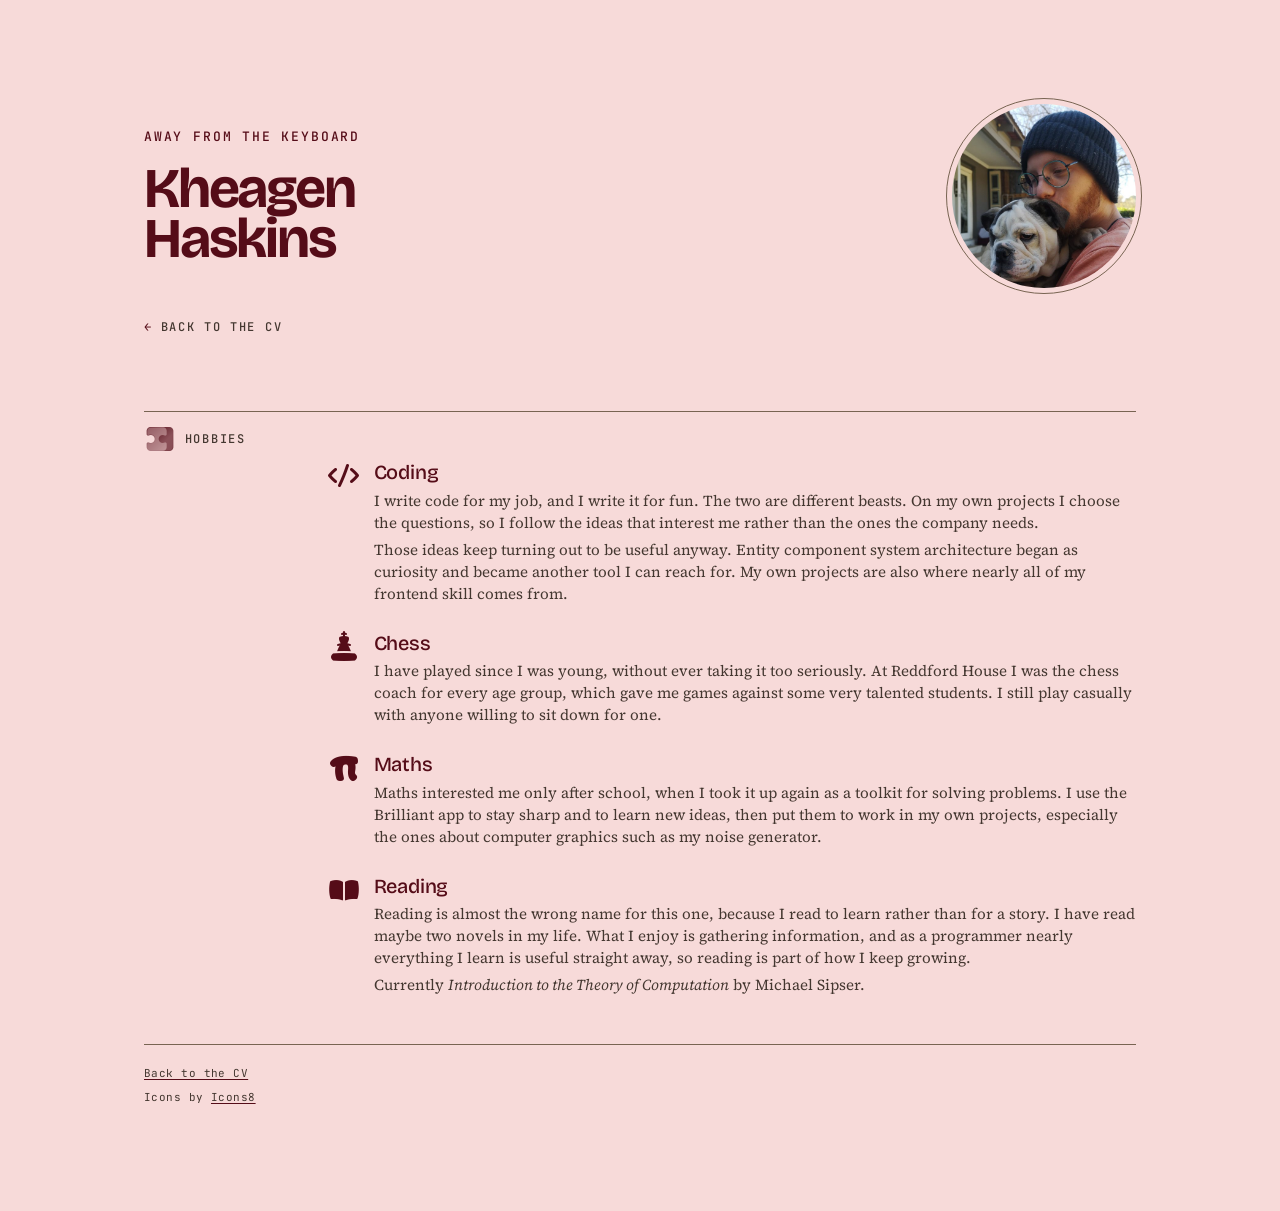
==== hobbies.html @ 099dc0df "feat: lead with the work, and add hobbies and philosophy pages The CV opens with what I build now ra" ====
<!doctype html>
<html lang="en-GB">
<head>
<meta charset="utf-8">
<meta name="viewport" content="width=device-width, initial-scale=1, viewport-fit=cover">
<title>Hobbies</title>
<meta name="description" content="Chess, mathematics and reading, by Kheagen Haskins.">
<link rel="preconnect" href="https://fonts.googleapis.com">
<link rel="preconnect" href="https://fonts.gstatic.com" crossorigin>
<link rel="stylesheet" href="https://fonts.googleapis.com/css2?family=Bricolage+Grotesque:opsz,wght@12..96,500;12..96,700&family=JetBrains+Mono:wght@400;500&family=Source+Serif+4:opsz,wght@8..60,400;8..60,600&display=swap">
<link rel="stylesheet" href="styles.css">
</head>
<body>
<main class="page">

  <header class="masthead masthead-compact">
    <div class="masthead-name">
      <p class="role">Away from the keyboard</p>
      <h1><span>Kheagen</span> <span>Haskins</span></h1>
    </div>
    <img class="portrait" src="images/portrait.jpg" alt="Kheagen Haskins holding a bulldog puppy" width="600" height="600">
    <div class="masthead-intro">
      <p class="more"><a href="index.html"><span class="more-arrow" aria-hidden="true">&larr;</span> Back to the CV</a></p>
    </div>
  </header>

  <section class="section" aria-labelledby="hobbies">
    <h2 id="hobbies">Hobbies</h2>
    <div class="section-body">
      <ul class="hobbies">
        <li>
          <span class="hobby-icon hobby-icon-coding" aria-hidden="true"></span>
          <div class="hobby-text">
            <span class="hobby-name">Coding</span>
            <p class="hobby-note">I write code for my job, and I write it for fun. The two are different beasts. On my own projects I choose the questions, so I follow the ideas that interest me rather than the ones the company needs.</p>
            <p class="hobby-note">Those ideas keep turning out to be useful anyway. Entity component system architecture began as curiosity and became another tool I can reach for. My own projects are also where nearly all of my frontend skill comes from.</p>
          </div>
        </li>
        <li>
          <span class="hobby-icon hobby-icon-chess" aria-hidden="true"></span>
          <div class="hobby-text">
            <span class="hobby-name">Chess</span>
            <p class="hobby-note">I have played since I was young, without ever taking it too seriously. At Reddford House I was the chess coach for every age group, which gave me games against some very talented students. I still play casually with anyone willing to sit down for one.</p>
          </div>
        </li>
        <li>
          <span class="hobby-icon hobby-icon-maths" aria-hidden="true"></span>
          <div class="hobby-text">
            <span class="hobby-name">Maths</span>
            <p class="hobby-note">Maths interested me only after school, when I took it up again as a toolkit for solving problems. I use the Brilliant app to stay sharp and to learn new ideas, then put them to work in my own projects, especially the ones about computer graphics such as my noise generator.</p>
          </div>
        </li>
        <li>
          <span class="hobby-icon hobby-icon-reading" aria-hidden="true"></span>
          <div class="hobby-text">
            <span class="hobby-name">Reading</span>
            <p class="hobby-note">Reading is almost the wrong name for this one, because I read to learn rather than for a story. I have read maybe two novels in my life. What I enjoy is gathering information, and as a programmer nearly everything I learn is useful straight away, so reading is part of how I keep growing.</p>
            <p class="hobby-note">Currently <cite>Introduction to the Theory of Computation</cite> by Michael Sipser.</p>
          </div>
        </li>
      </ul>
    </div>
  </section>

  <footer class="credits">
    <p><a href="index.html">Back to the CV</a></p>
    <p>Icons by <a href="https://icons8.com/">Icons8</a></p>
  </footer>

</main>
</body>
</html>
---- styles.css ----
/* Palette: night bordeaux #550c18, deep mocha #443730, olive wood #786452,
     dusty taupe #a5907e, soft blush #f7dad9. Olive wood and dusty taupe fall
     below 4.5:1 on soft blush, so light-mode text stays deep mocha. */
  :root {
    --paper: #f7dad9;
    --surface: rgb(165 144 126 / 0.12);
    --ink: #443730;
    --strong: #550c18;
    --muted: #443730;
    --line: #786452;
    --accent: #550c18;
    --accent-soft: rgb(165 144 126 / 0.3);
    --shadow: 0 14px 32px -14px rgb(85 12 24 / 0.4), 0 2px 6px rgb(85 12 24 / 0.08);

    --display: "Bricolage Grotesque", "Helvetica Neue", Arial, sans-serif;
    --text: "Source Serif 4", Georgia, "Times New Roman", serif;
    --mono: "JetBrains Mono", "Cascadia Mono", Consolas, ui-monospace, monospace;

    color-scheme: light;
  }

  @media screen and (prefers-color-scheme: dark) {
    :root:not([data-theme="light"]) {
      --paper: #550c18;
      --surface: rgb(68 55 48 / 0.35);
      --ink: #f7dad9;
      --strong: #f7dad9;
      --muted: #a5907e;
      --line: #786452;
      --accent: #a5907e;
      --accent-soft: rgb(68 55 48 / 0.6);
      --shadow: 0 14px 32px -14px rgb(0 0 0 / 0.6), 0 2px 6px rgb(0 0 0 / 0.25);
      color-scheme: dark;
    }
  }

  @media screen {
    :root[data-theme="dark"] {
      --paper: #550c18;
      --surface: rgb(68 55 48 / 0.35);
      --ink: #f7dad9;
      --strong: #f7dad9;
      --muted: #a5907e;
      --line: #786452;
      --accent: #a5907e;
      --accent-soft: rgb(68 55 48 / 0.6);
      --shadow: 0 14px 32px -14px rgb(0 0 0 / 0.6), 0 2px 6px rgb(0 0 0 / 0.25);
      color-scheme: dark;
    }
  }

  *, *::before, *::after { box-sizing: border-box; }

  body {
    margin: 0;
    background: var(--paper);
    color: var(--ink);
    font-family: var(--text);
    font-size: 1.0625rem;
    line-height: 1.6;
    -webkit-font-smoothing: antialiased;
    text-rendering: optimizeLegibility;
  }

  p { margin: 0; }

  a {
    color: inherit;
    text-decoration-line: underline;
    text-decoration-color: var(--accent);
    text-decoration-thickness: 1px;
    text-underline-offset: 0.22em;
  }

  a:hover { color: var(--accent); }

  a:focus-visible {
    outline: 2px solid var(--accent);
    outline-offset: 3px;
    border-radius: 2px;
  }

  .page {
    max-width: 68rem;
    margin-inline: auto;
    padding-inline: clamp(1rem, 5vw, 3rem);
    padding-block: clamp(3rem, 9vw, 6.5rem);
  }

  /* Masthead */

  .masthead {
    display: grid;
    grid-template-columns: minmax(0, 1fr) auto;
    align-items: center;
    gap: 1.5rem clamp(1.5rem, 5vw, 3rem);
    padding-bottom: clamp(2.75rem, 7vw, 4.5rem);
  }

  /* The name sits beside the portrait, and the bio and links run the full width beneath both. */
  .masthead-name {
    display: grid;
    align-content: center;
    gap: 1rem;
  }

  .masthead-intro {
    grid-column: 1 / -1;
    display: grid;
    gap: 1rem;
  }

  .portrait {
    display: block;
    width: clamp(5.5rem, 18vw, 11.5rem);
    max-width: 100%;
    height: auto;
    aspect-ratio: 1;
    object-fit: cover;
    border-radius: 50%;
    outline: 1px solid var(--line);
    outline-offset: 5px;
  }

  .role {
    font-family: var(--mono);
    font-size: 0.8125rem;
    font-weight: 500;
    letter-spacing: 0.14em;
    text-transform: uppercase;
    color: var(--accent);
  }

  h1 {
    margin: 0;
    font-family: var(--display);
    font-weight: 700;
    font-size: clamp(3.25rem, 13vw, 6.5rem);
    line-height: 0.9;
    letter-spacing: -0.04em;
    color: var(--strong);
  }

  h1 span { display: block; }

  .lede {
    font-size: clamp(1.1rem, 2vw, 1.25rem);
    line-height: 1.5;
    color: var(--muted);
    text-wrap: pretty;
  }

  .contact {
    list-style: none;
    margin: 0.5rem 0 0;
    padding: 0;
    display: flex;
    flex-wrap: wrap;
    gap: 0.5rem 1.5rem;
    font-family: var(--mono);
    font-size: 0.8125rem;
    color: var(--muted);
  }

  .contact a {
    display: inline-flex;
    align-items: center;
    gap: 0.4rem;
    color: var(--ink);
    text-decoration: none;
  }

  .contact a:hover { color: var(--accent); }

  /* Only the words carry the underline, so the logo beside them stays clean. */
  .contact a span {
    text-decoration-line: underline;
    text-decoration-color: var(--accent);
    text-decoration-thickness: 1px;
    text-underline-offset: 0.22em;
  }

  .contact a::before {
    content: "";
    flex: none;
    width: 1.1rem;
    height: 1.1rem;
    background-color: var(--accent);
    -webkit-mask-position: center;
    mask-position: center;
    -webkit-mask-size: contain;
    mask-size: contain;
    -webkit-mask-repeat: no-repeat;
    mask-repeat: no-repeat;
  }

  .contact-email::before { -webkit-mask-image: url("icons/contact-email.png"); mask-image: url("icons/contact-email.png"); }
  .contact-github::before { -webkit-mask-image: url("icons/contact-github.png"); mask-image: url("icons/contact-github.png"); }
  .contact-linkedin::before { -webkit-mask-image: url("icons/contact-linkedin.png"); mask-image: url("icons/contact-linkedin.png"); }

  /* Sections */

  .section {
    --section-pad: clamp(2rem, 5vw, 3rem);
    display: grid;
    grid-template-columns: 8.5rem minmax(0, 1fr);
    column-gap: clamp(1.5rem, 4vw, 3rem);
    row-gap: 1.25rem;
    padding-block: var(--section-pad);
    border-top: 1px solid var(--line);
  }

  /* The label sits just under the section's dividing line, above the level of the content beside it. */
  .section > h2 {
    margin: calc(0.7rem - var(--section-pad)) 0 0;
    padding: 0;
    scroll-margin-top: 2rem;
    align-self: start;
    display: flex;
    align-items: center;
    gap: 0.55rem;
    font-family: var(--mono);
    font-size: 0.75rem;
    font-weight: 500;
    letter-spacing: 0.14em;
    text-transform: uppercase;
    color: var(--muted);
  }

  /* Icons8 icons used as masks, so each one is painted in the accent colour. */
  .section > h2::before {
    content: "";
    flex: none;
    width: 2rem;
    height: 2rem;
    background-color: var(--accent);
    -webkit-mask-position: center;
    mask-position: center;
    -webkit-mask-size: contain;
    mask-size: contain;
    -webkit-mask-repeat: no-repeat;
    mask-repeat: no-repeat;
  }

  #experience::before { -webkit-mask-image: url("icons/briefcase.png"); mask-image: url("icons/briefcase.png"); }
  #skills::before { -webkit-mask-image: url("icons/toolbox.png"); mask-image: url("icons/toolbox.png"); }
  #projects::before { -webkit-mask-image: url("icons/knight.png"); mask-image: url("icons/knight.png"); }
  #education::before { -webkit-mask-image: url("icons/graduation-cap.png"); mask-image: url("icons/graduation-cap.png"); }
  #hobbies::before { -webkit-mask-image: url("icons/puzzle.png"); mask-image: url("icons/puzzle.png"); }
  #extras::before { -webkit-mask-image: url("icons/extras.png"); mask-image: url("icons/extras.png"); }
  #philosophy::before { -webkit-mask-image: url("icons/habits.png"); mask-image: url("icons/habits.png"); }
  #tldr::before { -webkit-mask-image: url("icons/tldr.png"); mask-image: url("icons/tldr.png"); }

  .section-body {
    display: grid;
    gap: 1.1rem;
    min-width: 0;
  }


  /* Entries */

  .entries {
    list-style: none;
    margin: 0;
    padding: 0;
    display: grid;
    gap: 2.25rem;
  }

  .entry {
    display: grid;
    gap: 0.85rem;
  }

  .entry-head {
    display: flex;
    flex-wrap: wrap;
    align-items: baseline;
    justify-content: space-between;
    gap: 0.25rem 1.5rem;
  }

  h3 {
    margin: 0;
    font-family: var(--display);
    font-weight: 700;
    font-size: 1.375rem;
    line-height: 1.2;
    letter-spacing: -0.015em;
    color: var(--strong);
  }

  .meta {
    font-family: var(--mono);
    font-size: 0.75rem;
    letter-spacing: 0.06em;
    color: var(--muted);
  }

  .points {
    list-style: none;
    margin: 0;
    padding: 0;
    display: grid;
    gap: 0.5rem;
  }

  .points li {
    position: relative;
    padding-left: 1.1rem;
  }

  .points li::before {
    content: "";
    position: absolute;
    left: 0;
    top: 0.8em;
    width: 0.45rem;
    height: 1px;
    background: var(--accent);
  }

  .points strong {
    font-weight: 600;
    color: var(--strong);
  }

  .points code {
    font-family: var(--mono);
    font-size: 0.85em;
    font-weight: 500;
    color: var(--strong);
  }

  .flow {
    --flow-gap: 2.25rem;
    list-style: none;
    margin: 0.4rem 0;
    padding: 0;
    display: grid;
    grid-template-columns: repeat(3, minmax(0, 1fr));
    gap: var(--flow-gap);
  }

  .flow li {
    position: relative;
    display: grid;
    align-content: start;
    gap: 0.4rem;
    padding: 1rem 1.1rem 1.15rem;
    background: var(--surface);
    border: 1px solid var(--line);
    border-radius: 4px;
  }

  .flow li + li::before {
    content: "\2192";
    content: "\2192" / "";
    position: absolute;
    top: 50%;
    left: calc(var(--flow-gap) / -2);
    transform: translate(-50%, -50%);
    font-family: var(--mono);
    font-size: 1rem;
    line-height: 1;
    color: var(--accent);
  }

  .flow-name {
    color: var(--strong);
    font-family: var(--display);
    font-weight: 500;
    font-size: 1.2rem;
    line-height: 1.2;
    letter-spacing: -0.01em;
  }

  .flow-note {
    font-family: var(--mono);
    font-size: 0.75rem;
    line-height: 1.5;
    color: var(--muted);
  }

  /* Summary */

  html { scroll-behavior: smooth; }

  .summary {
    display: grid;
    grid-template-columns: repeat(2, minmax(0, 1fr));
    align-items: stretch;
    gap: 1.25rem;
    padding-bottom: clamp(2.5rem, 6vw, 3.5rem);
  }

  .widget {
    position: relative;
    display: grid;
    align-content: start;
    gap: 1.1rem;
    min-width: 0;
    padding: 1.2rem 1.35rem 1.35rem;
    border: 1px solid var(--line);
    border-radius: 6px;
    background: var(--surface);
    transition: box-shadow 0.2s ease, transform 0.2s ease;
  }

  .widget:hover,
  .widget:focus-within {
    box-shadow: var(--shadow);
    transform: translateY(-2px);
  }

  .widget-link {
    justify-self: start;
    display: inline-flex;
    align-items: center;
    gap: 0.5rem;
    font-family: var(--mono);
    font-size: 0.75rem;
    font-weight: 500;
    letter-spacing: 0.14em;
    text-transform: uppercase;
    text-decoration: none;
    color: var(--muted);
  }

  .widget-link:focus-visible { outline: none; }

  /* The link's overlay covers the whole card, so a click anywhere on the card follows the link. */
  .widget-link::after {
    content: "";
    position: absolute;
    inset: 0;
    z-index: 1;
    border-radius: 6px;
  }

  .widget-link:focus-visible::after {
    outline: 2px solid var(--accent);
    outline-offset: 3px;
  }

  .widget-arrow { color: var(--accent); }

  /* The timeline sits above the overlay so its bars stay clickable, and lets every other click
     fall through to the link beneath it. */
  .widget career-timeline {
    position: relative;
    z-index: 2;
    pointer-events: none;
  }

  skill-bands dl { margin: 0; }

  @media (prefers-reduced-motion: reduce) {
    html { scroll-behavior: auto; }
    .widget { transition: none; }
    .widget:hover, .widget:focus-within { transform: none; }
  }

  /* Skills */

  .skills {
    margin: 0;
    display: grid;
    gap: 1.9rem;
  }

  .skill {
    display: grid;
    gap: 0.4rem;
  }

  .skill dt {
    color: var(--strong);
    font-family: var(--display);
    font-weight: 500;
    font-size: 1.25rem;
    line-height: 1.25;
    letter-spacing: -0.01em;
  }

  .skill dd {
    margin: 0;
    display: grid;
    gap: 0.75rem;
  }

  .tags {
    list-style: none;
    margin: 0;
    padding: 0;
    display: flex;
    flex-wrap: wrap;
    gap: 0.375rem;
  }

  .tags li {
    padding: 0.45rem 0.6rem;
    border-radius: 3px;
    background: var(--accent-soft);
    color: var(--ink);
    font-family: var(--mono);
    font-size: 0.75rem;
    line-height: 1;
    white-space: nowrap;
  }

  /* Hobbies */

  .hobbies {
    list-style: none;
    margin: 0;
    padding: 0;
    display: grid;
    gap: 1.6rem;
  }

  .hobbies li {
    display: grid;
    grid-template-columns: 2rem minmax(0, 1fr);
    align-items: start;
    column-gap: 0.85rem;
  }

  /* Icons8 Puffy Filled icons used as masks, painted in the accent colour like the section icons. */
  .hobby-icon {
    display: block;
    width: 2rem;
    height: 2rem;
    background-color: var(--accent);
    -webkit-mask-position: center;
    mask-position: center;
    -webkit-mask-size: contain;
    mask-size: contain;
    -webkit-mask-repeat: no-repeat;
    mask-repeat: no-repeat;
  }

  .hobby-icon-coding { -webkit-mask-image: url("icons/hobby-coding.png"); mask-image: url("icons/hobby-coding.png"); }
  .hobby-icon-chess { -webkit-mask-image: url("icons/hobby-chess.png"); mask-image: url("icons/hobby-chess.png"); }
  .hobby-icon-maths { -webkit-mask-image: url("icons/hobby-maths.png"); mask-image: url("icons/hobby-maths.png"); }
  .hobby-icon-reading { -webkit-mask-image: url("icons/hobby-reading.png"); mask-image: url("icons/hobby-reading.png"); }

  .hobby-text {
    display: grid;
    gap: 0.3rem;
  }

  .hobby-name {
    font-family: var(--display);
    font-weight: 500;
    font-size: 1.25rem;
    line-height: 1.25;
    letter-spacing: -0.01em;
    color: var(--strong);
  }

  .hobby-note {
    font-size: 0.95rem;
    line-height: 1.45;
  }

  /* Credits */

  /* Extras: the optional pages, offered as cards that behave like the summary widgets. */
  .extras {
    display: grid;
    grid-template-columns: repeat(auto-fit, minmax(16rem, 1fr));
    gap: 1.25rem;
  }

  /* A page of writing, such as the habits page, sets its own rhythm. */
  .prose {
    display: grid;
    gap: 1.1rem;
  }

  .prose h3 { margin-top: 0.9rem; }

  .pull {
    margin: 0.4rem 0;
    padding-left: 1.1rem;
    border-left: 2px solid var(--accent);
    font-family: var(--display);
    font-weight: 500;
    font-size: clamp(1.25rem, 2.5vw, 1.6rem);
    line-height: 1.25;
    letter-spacing: -0.01em;
    color: var(--strong);
  }

  /* A quiet link onward, such as the one to the hobbies page. */
  .more a {
    display: inline-flex;
    align-items: center;
    gap: 0.5rem;
    font-family: var(--mono);
    font-size: 0.75rem;
    font-weight: 500;
    letter-spacing: 0.14em;
    text-transform: uppercase;
    text-decoration: none;
    color: var(--muted);
  }

  .more a:hover { color: var(--accent); }

  .more-arrow { color: var(--accent); }

  /* The hobbies page shares this stylesheet and heads itself with a smaller name. */
  .masthead-compact h1 { font-size: clamp(2.25rem, 6vw, 3.5rem); }

  .credits {
    display: grid;
    gap: 0.4rem;
    padding-top: 1.25rem;
    border-top: 1px solid var(--line);
    font-family: var(--mono);
    font-size: 0.6875rem;
    letter-spacing: 0.04em;
    color: var(--muted);
  }

  /* Narrow screens */

  @media screen and (max-width: 48rem) {
    .section { grid-template-columns: minmax(0, 1fr); }
    .summary { grid-template-columns: minmax(0, 1fr); }
  }

  @media screen and (max-width: 40rem) {
    .flow {
      --flow-gap: 1.75rem;
      grid-template-columns: minmax(0, 1fr);
    }

    .flow li + li::before {
      content: "\2193";
      content: "\2193" / "";
      top: calc(var(--flow-gap) / -2);
      left: 1.1rem;
      transform: translate(0, -50%);
    }
  }

  /* Print */

  @media print {
    @page { margin: 15mm 16mm; }

    body { font-size: 10pt; line-height: 1.5; }
    .page { max-width: none; padding: 0; }
    .masthead { padding-bottom: 8mm; }
    h1 { font-size: 36pt; }
    .section { --section-pad: 6mm; grid-template-columns: 28mm minmax(0, 1fr); }
    .flow, .points li, .tags { break-inside: avoid; }
    .entry-head, .skill dt { break-after: avoid; }
    .flow li, .tags li, .points li::before, .section > h2::before, .hobby-icon, .contact a::before { -webkit-print-color-adjust: exact; print-color-adjust: exact; }
    a { text-decoration: none; }
    .summary { display: none; }
    a[data-print]::after { content: " (" attr(data-print) ")"; color: var(--muted); }
  }
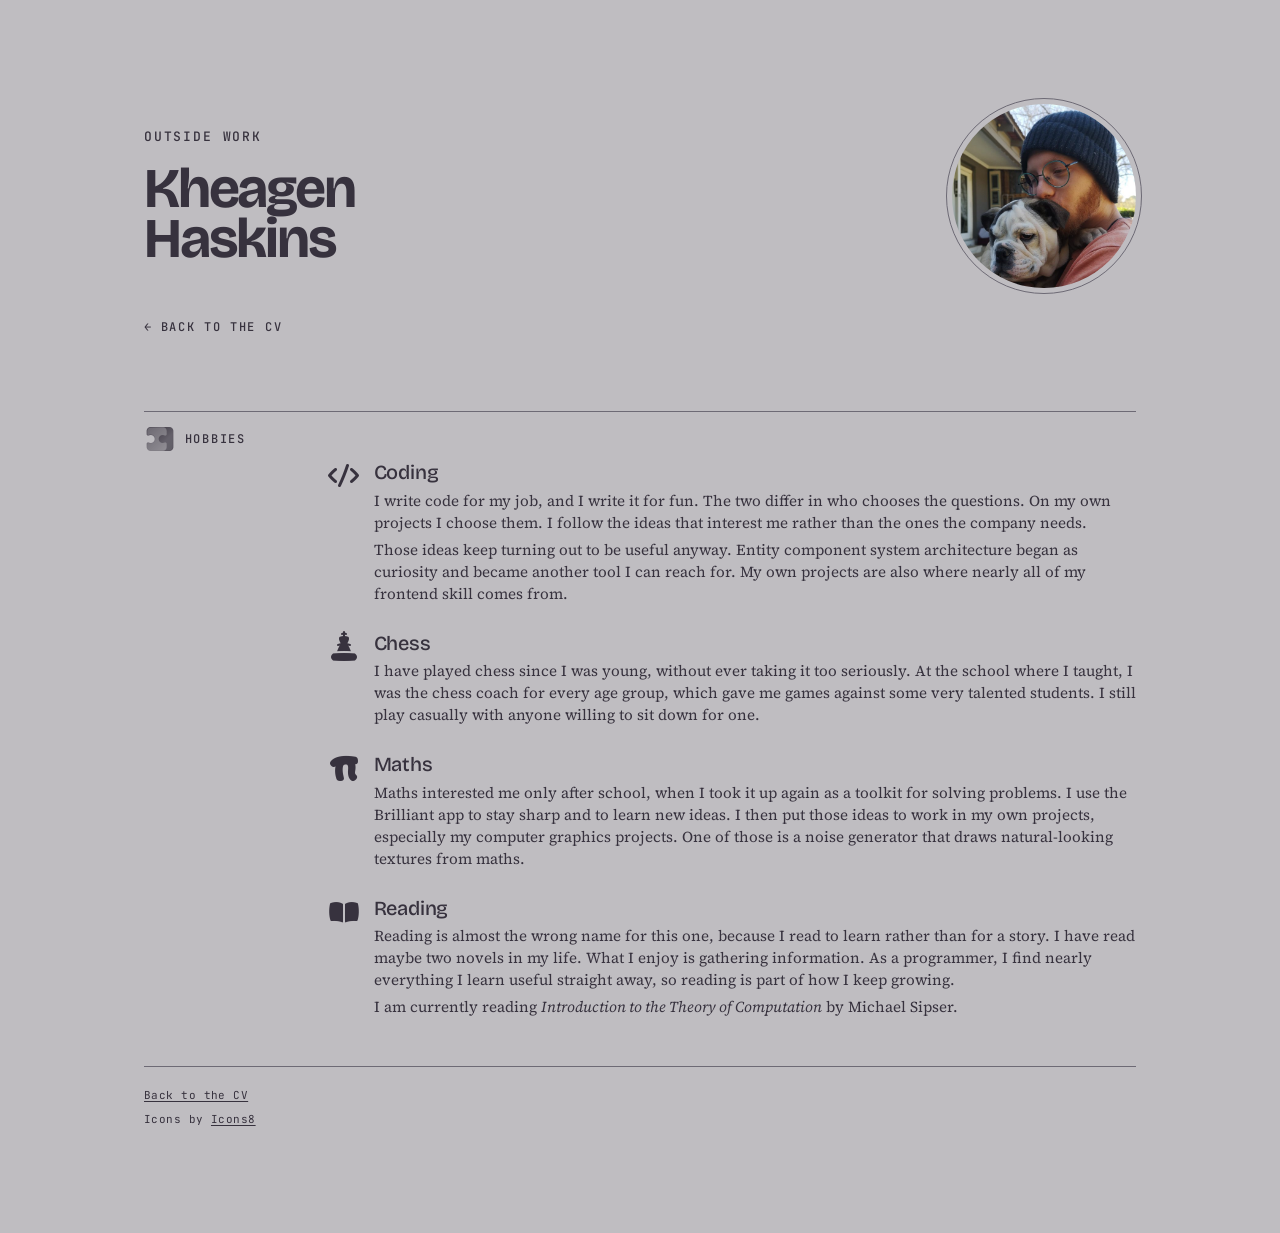
==== commit 2175846f: "feat: publish the CV" ====
--- a/hobbies.html
+++ b/hobbies.html
@@ -15,7 +15,7 @@
 
   <header class="masthead masthead-compact">
     <div class="masthead-name">
-      <p class="role">Away from the keyboard</p>
+      <p class="role">Outside work</p>
       <h1><span>Kheagen</span> <span>Haskins</span></h1>
     </div>
     <img class="portrait" src="images/portrait.jpg" alt="Kheagen Haskins holding a bulldog puppy" width="600" height="600">
@@ -32,7 +32,7 @@
           <span class="hobby-icon hobby-icon-coding" aria-hidden="true"></span>
           <div class="hobby-text">
             <span class="hobby-name">Coding</span>
-            <p class="hobby-note">I write code for my job, and I write it for fun. The two are different beasts. On my own projects I choose the questions, so I follow the ideas that interest me rather than the ones the company needs.</p>
+            <p class="hobby-note">I write code for my job, and I write it for fun. The two differ in who chooses the questions. On my own projects I choose them. I follow the ideas that interest me rather than the ones the company needs.</p>
             <p class="hobby-note">Those ideas keep turning out to be useful anyway. Entity component system architecture began as curiosity and became another tool I can reach for. My own projects are also where nearly all of my frontend skill comes from.</p>
           </div>
         </li>
@@ -40,22 +40,22 @@
           <span class="hobby-icon hobby-icon-chess" aria-hidden="true"></span>
           <div class="hobby-text">
             <span class="hobby-name">Chess</span>
-            <p class="hobby-note">I have played since I was young, without ever taking it too seriously. At Reddford House I was the chess coach for every age group, which gave me games against some very talented students. I still play casually with anyone willing to sit down for one.</p>
+            <p class="hobby-note">I have played chess since I was young, without ever taking it too seriously. At the school where I taught, I was the chess coach for every age group, which gave me games against some very talented students. I still play casually with anyone willing to sit down for one.</p>
           </div>
         </li>
         <li>
           <span class="hobby-icon hobby-icon-maths" aria-hidden="true"></span>
           <div class="hobby-text">
             <span class="hobby-name">Maths</span>
-            <p class="hobby-note">Maths interested me only after school, when I took it up again as a toolkit for solving problems. I use the Brilliant app to stay sharp and to learn new ideas, then put them to work in my own projects, especially the ones about computer graphics such as my noise generator.</p>
+            <p class="hobby-note">Maths interested me only after school, when I took it up again as a toolkit for solving problems. I use the Brilliant app to stay sharp and to learn new ideas. I then put those ideas to work in my own projects, especially my computer graphics projects. One of those is a noise generator that draws natural-looking textures from maths.</p>
           </div>
         </li>
         <li>
           <span class="hobby-icon hobby-icon-reading" aria-hidden="true"></span>
           <div class="hobby-text">
             <span class="hobby-name">Reading</span>
-            <p class="hobby-note">Reading is almost the wrong name for this one, because I read to learn rather than for a story. I have read maybe two novels in my life. What I enjoy is gathering information, and as a programmer nearly everything I learn is useful straight away, so reading is part of how I keep growing.</p>
-            <p class="hobby-note">Currently <cite>Introduction to the Theory of Computation</cite> by Michael Sipser.</p>
+            <p class="hobby-note">Reading is almost the wrong name for this one, because I read to learn rather than for a story. I have read maybe two novels in my life. What I enjoy is gathering information. As a programmer, I find nearly everything I learn useful straight away, so reading is part of how I keep growing.</p>
+            <p class="hobby-note">I am currently reading <cite>Introduction to the Theory of Computation</cite> by Michael Sipser.</p>
           </div>
         </li>
       </ul>
--- a/styles.css
+++ b/styles.css
@@ -1,16 +1,22 @@
-  /* Palette: night bordeaux #550c18, deep mocha #443730, olive wood #786452,
-     dusty taupe #a5907e, soft blush #f7dad9. Olive wood and dusty taupe fall
-     below 4.5:1 on soft blush, so light-mode text stays deep mocha. */
+  /* Palette: pale slate #bfbdc1, dim grey #6d6a75, shadow grey #37323e, metallic gold #deb841,
+     honey bronze #de9e36. Gold and bronze are as light as pale slate (about 1.1:1), which leaves
+     them invisible as marks on the light page. Light mode therefore paints text and icons in
+     shadow grey and uses gold as a fill behind dark text. Dark mode uses gold and bronze for
+     text, icons and marks, where each reaches over 5:1 on shadow grey. */
   :root {
-    --paper: #f7dad9;
-    --surface: rgb(165 144 126 / 0.12);
-    --ink: #443730;
-    --strong: #550c18;
-    --muted: #443730;
-    --line: #786452;
-    --accent: #550c18;
-    --accent-soft: rgb(165 144 126 / 0.3);
-    --shadow: 0 14px 32px -14px rgb(85 12 24 / 0.4), 0 2px 6px rgb(85 12 24 / 0.08);
+    --gold: #deb841;
+    --bronze: #de9e36;
+
+    --paper: #bfbdc1;
+    --surface: rgb(109 106 117 / 0.14);
+    --ink: #37323e;
+    --strong: #37323e;
+    --muted: #37323e;
+    --line: #6d6a75;
+    --accent: #37323e;
+    --accent-2: #37323e;
+    --accent-soft: #deb841;
+    --shadow: 0 14px 32px -14px rgb(55 50 62 / 0.45), 0 2px 6px rgb(55 50 62 / 0.1);
 
     --display: "Bricolage Grotesque", "Helvetica Neue", Arial, sans-serif;
     --text: "Source Serif 4", Georgia, "Times New Roman", serif;
@@ -21,14 +27,15 @@
 
   @media screen and (prefers-color-scheme: dark) {
     :root:not([data-theme="light"]) {
-      --paper: #550c18;
-      --surface: rgb(68 55 48 / 0.35);
-      --ink: #f7dad9;
-      --strong: #f7dad9;
-      --muted: #a5907e;
-      --line: #786452;
-      --accent: #a5907e;
-      --accent-soft: rgb(68 55 48 / 0.6);
+      --paper: #37323e;
+      --surface: rgb(109 106 117 / 0.22);
+      --ink: #bfbdc1;
+      --strong: #bfbdc1;
+      --muted: #bfbdc1;
+      --line: #6d6a75;
+      --accent: #deb841;
+      --accent-2: #de9e36;
+      --accent-soft: rgb(222 184 65 / 0.22);
       --shadow: 0 14px 32px -14px rgb(0 0 0 / 0.6), 0 2px 6px rgb(0 0 0 / 0.25);
       color-scheme: dark;
     }
@@ -36,14 +43,15 @@
 
   @media screen {
     :root[data-theme="dark"] {
-      --paper: #550c18;
-      --surface: rgb(68 55 48 / 0.35);
-      --ink: #f7dad9;
-      --strong: #f7dad9;
-      --muted: #a5907e;
-      --line: #786452;
-      --accent: #a5907e;
-      --accent-soft: rgb(68 55 48 / 0.6);
+      --paper: #37323e;
+      --surface: rgb(109 106 117 / 0.22);
+      --ink: #bfbdc1;
+      --strong: #bfbdc1;
+      --muted: #bfbdc1;
+      --line: #6d6a75;
+      --accent: #deb841;
+      --accent-2: #de9e36;
+      --accent-soft: rgb(222 184 65 / 0.22);
       --shadow: 0 14px 32px -14px rgb(0 0 0 / 0.6), 0 2px 6px rgb(0 0 0 / 0.25);
       color-scheme: dark;
     }
@@ -72,7 +80,7 @@
     text-underline-offset: 0.22em;
   }
 
-  a:hover { color: var(--accent); }
+  a:hover { color: var(--accent-2); }
 
   a:focus-visible {
     outline: 2px solid var(--accent);
@@ -128,7 +136,7 @@
     font-weight: 500;
     letter-spacing: 0.14em;
     text-transform: uppercase;
-    color: var(--accent);
+    color: var(--accent-2);
   }
 
   h1 {
@@ -170,7 +178,7 @@
     text-decoration: none;
   }
 
-  .contact a:hover { color: var(--accent); }
+  .contact a:hover { color: var(--accent-2); }
 
   /* Only the words carry the underline, so the logo beside them stays clean. */
   .contact a span {
@@ -243,6 +251,7 @@
   }
 
   #experience::before { -webkit-mask-image: url("icons/briefcase.png"); mask-image: url("icons/briefcase.png"); }
+  #problems::before { -webkit-mask-image: url("icons/puzzle.png"); mask-image: url("icons/puzzle.png"); }
   #skills::before { -webkit-mask-image: url("icons/toolbox.png"); mask-image: url("icons/toolbox.png"); }
   #projects::before { -webkit-mask-image: url("icons/knight.png"); mask-image: url("icons/knight.png"); }
   #education::before { -webkit-mask-image: url("icons/graduation-cap.png"); mask-image: url("icons/graduation-cap.png"); }
@@ -271,6 +280,21 @@
   .entry {
     display: grid;
     gap: 0.85rem;
+  }
+
+  .group-label {
+    margin: 0;
+    font-family: var(--mono);
+    font-size: 0.6875rem;
+    letter-spacing: 0.14em;
+    text-transform: uppercase;
+    color: var(--accent-2);
+  }
+
+  .entry code {
+    font-family: var(--mono);
+    font-size: 0.85em;
+    color: var(--strong);
   }
 
   .entry-head {
@@ -383,6 +407,500 @@
     color: var(--muted);
   }
 
+  /* Shown only while engine-flow's script has yet to run; the script then moves it into a card. */
+  .flow-detail {
+    margin-top: 0.3rem;
+    font-size: 0.9rem;
+    line-height: 1.45;
+  }
+
+  engine-flow .flow { grid-template-columns: repeat(auto-fit, minmax(10rem, 1fr)); }
+
+  /* Stat tiles: a large figure first, then its label, an optional chart, and a note. */
+
+  .stats {
+    margin: 0.4rem 0;
+    display: grid;
+    grid-template-columns: repeat(auto-fit, minmax(12.5rem, 1fr));
+    gap: 1rem;
+  }
+
+  .stat {
+    display: flex;
+    flex-direction: column;
+    gap: 0.45rem;
+    padding: 1rem 1.1rem 1.15rem;
+    border: 1px solid var(--line);
+    border-radius: 4px;
+    background: var(--surface);
+  }
+
+  .stat dt {
+    font-family: var(--mono);
+    font-size: 0.6875rem;
+    letter-spacing: 0.14em;
+    text-transform: uppercase;
+    color: var(--muted);
+  }
+
+  .stat dd { margin: 0; }
+
+  .stat-value {
+    order: -1;
+    font-family: var(--display);
+    font-weight: 700;
+    font-size: clamp(2rem, 4vw, 2.5rem);
+    line-height: 1;
+    letter-spacing: -0.03em;
+    font-variant-numeric: tabular-nums;
+    color: var(--strong);
+  }
+
+  .stat .stat-note {
+    margin-top: auto;
+    padding-top: 0.2rem;
+    font-family: var(--mono);
+    font-size: 0.75rem;
+    line-height: 1.5;
+    color: var(--muted);
+  }
+
+  /* A tally draws one dot per counted item: two rows of thirteen, with the mask hiding the last dot to leave twenty-five. */
+  .stat .tally {
+    width: 11.7rem;
+    height: 1.8rem;
+    margin-top: 0.2rem;
+    background: radial-gradient(circle, var(--accent) 0 38%, transparent 42%) 0 0 / 0.9rem 0.9rem space;
+    mask:
+      linear-gradient(#000 0 0) 0 0 / 100% 50% no-repeat,
+      linear-gradient(#000 0 0) 0 100% / calc(100% - 0.9rem) 50% no-repeat;
+  }
+
+  /* The split bar divides one total by share, and the legend beneath it gives each share's colour. */
+  .split {
+    display: grid;
+    gap: 0.5rem;
+    margin-top: 0.2rem;
+  }
+
+  .split-bar {
+    display: flex;
+    gap: 2px;
+    height: 0.5rem;
+    border-radius: 2px;
+    overflow: hidden;
+  }
+
+  .split-bar span { flex: var(--share) 0 0; }
+
+  .split-bar span:nth-child(1),
+  .split-legend li:nth-child(1)::before { background: var(--gold); }
+
+  .split-bar span:nth-child(2),
+  .split-legend li:nth-child(2)::before { background: var(--bronze); }
+
+  .split-bar span:nth-child(3),
+  .split-legend li:nth-child(3)::before { background: var(--line); }
+
+  .split-legend {
+    list-style: none;
+    margin: 0;
+    padding: 0;
+    display: flex;
+    flex-wrap: wrap;
+    gap: 0.2rem 0.9rem;
+    font-family: var(--mono);
+    font-size: 0.6875rem;
+    color: var(--ink);
+  }
+
+  .split-legend li {
+    display: inline-flex;
+    align-items: center;
+    gap: 0.35rem;
+  }
+
+  .split-legend li::before {
+    content: "";
+    width: 0.5rem;
+    height: 0.5rem;
+    border-radius: 1px;
+  }
+
+  /* A stat value given as a word rather than a figure, set smaller so it fits a narrow tile. */
+  .stat-value.stat-word {
+    font-size: clamp(1.5rem, 3vw, 1.85rem);
+    line-height: 1.1;
+    letter-spacing: -0.02em;
+  }
+
+  /* Compare bars: one row per measure, with the legacy system's bar above the new one's. */
+  .compare {
+    display: grid;
+    gap: 0.55rem;
+    margin-top: 0.2rem;
+  }
+
+  .compare-row {
+    display: grid;
+    gap: 0.25rem;
+  }
+
+  .compare-label {
+    font-family: var(--mono);
+    font-size: 0.6875rem;
+    color: var(--ink);
+  }
+
+  .compare-bars {
+    display: grid;
+    gap: 2px;
+  }
+
+  .compare-bars span {
+    width: calc(var(--size) * 100%);
+    height: 0.45rem;
+    border-radius: 2px;
+  }
+
+  .compare-bars span:nth-child(1),
+  .compare-legend li:nth-child(1)::before { background: var(--line); }
+
+  .compare-bars span:nth-child(2),
+  .compare-legend li:nth-child(2)::before { background: var(--gold); }
+
+  /* Responsibilities: one card per role a job asked of me, with the role's name over what it covers. */
+  .duties {
+    list-style: none;
+    margin: 0.2rem 0 0.4rem;
+    padding: 0;
+    display: grid;
+    grid-template-columns: repeat(auto-fit, minmax(13rem, 1fr));
+    gap: 1rem;
+  }
+
+  .duty {
+    display: grid;
+    align-content: start;
+    gap: 0.4rem;
+    padding: 1rem 1.1rem 1.15rem;
+    border: 1px solid var(--line);
+    border-top: 2px solid var(--accent);
+    border-radius: 4px;
+    background: var(--surface);
+  }
+
+  .duty-wide { grid-column: 1 / -1; }
+
+  .duty-name {
+    font-family: var(--display);
+    font-weight: 500;
+    font-size: 1.2rem;
+    line-height: 1.2;
+    letter-spacing: -0.01em;
+    color: var(--strong);
+  }
+
+  .duty-note {
+    font-size: 0.95rem;
+    line-height: 1.5;
+  }
+
+  /* A chain lays out steps as tags joined by arrows, wrapping onto a new line where it runs out of room. */
+  .chain {
+    list-style: none;
+    margin: 0.35rem 0 0;
+    padding: 0;
+    display: flex;
+    flex-wrap: wrap;
+    align-items: center;
+    row-gap: 0.4rem;
+  }
+
+  .chain li {
+    display: inline-flex;
+    align-items: center;
+  }
+
+  .chain li + li::before {
+    content: "\2192";
+    content: "\2192" / "";
+    margin-inline: 0.45rem;
+    font-family: var(--mono);
+    color: var(--accent);
+  }
+
+  .chain span {
+    padding: 0.45rem 0.6rem;
+    border-radius: 3px;
+    background: var(--accent-soft);
+    font-family: var(--mono);
+    font-size: 0.75rem;
+    line-height: 1;
+  }
+
+  /* Projects: cards with a one-line hook and the full description in a fold. */
+  .projects {
+    list-style: none;
+    margin: 0;
+    padding: 0;
+    display: grid;
+    gap: 1rem;
+  }
+
+  .project {
+    display: flex;
+    flex-direction: column;
+    gap: 0.75rem;
+    min-width: 0;
+    padding: 1.15rem 1.3rem 0;
+    border: 1px solid var(--line);
+    border-radius: 6px;
+    background: var(--surface);
+  }
+
+  .project-head {
+    display: flex;
+    flex-wrap: wrap;
+    align-items: baseline;
+    justify-content: space-between;
+    gap: 0.25rem 1rem;
+  }
+
+  .project h3 { font-size: 1.35rem; }
+
+  .project-hook { line-height: 1.5; }
+
+  .project code {
+    font-family: var(--mono);
+    font-size: 0.85em;
+    color: var(--strong);
+  }
+
+  .project .project-more {
+    margin-top: auto;
+    border-top: 1px dashed var(--line);
+    border-bottom: 0;
+  }
+
+  .project .project-more summary {
+    padding: 0.65rem 0 0.75rem;
+    font-family: var(--mono);
+    font-weight: 500;
+    font-size: 0.6875rem;
+    letter-spacing: 0.14em;
+    text-transform: uppercase;
+    color: var(--muted);
+  }
+
+  .project-more .fold-body { font-size: 0.95rem; line-height: 1.55; }
+
+  /* An opening paragraph with one stat tile beside it. */
+  .lead-stat {
+    display: grid;
+    grid-template-columns: minmax(0, 1fr) 15rem;
+    gap: 1.25rem;
+    align-items: start;
+  }
+
+  .lead-stat .stats {
+    margin: 0;
+    grid-template-columns: minmax(0, 1fr);
+  }
+
+  /* Hard problems: the first entry and any marked wide span the full width, and the smaller ones
+     pair up as cards. */
+  .problems { grid-template-columns: repeat(2, minmax(0, 1fr)); column-gap: 1.25rem; }
+
+  .problems > .entry:first-child,
+  .problems > .entry-wide {
+    grid-column: 1 / -1;
+    margin-bottom: 0.5rem;
+  }
+
+  .entry-card {
+    align-content: start;
+    padding: 1.1rem 1.25rem 1.25rem;
+    border: 1px solid var(--line);
+    border-radius: 4px;
+    background: var(--surface);
+  }
+
+  .entry-card h3 { font-size: 1.2rem; }
+
+  .entry-card .tags { margin-top: auto; }
+
+  /* Folds: supporting detail a reader opens on request, one per line of a ruled list. */
+
+  .folds {
+    display: grid;
+    border-top: 1px solid var(--line);
+  }
+
+  .fold { border-bottom: 1px solid var(--line); }
+
+  .fold summary {
+    display: flex;
+    align-items: center;
+    justify-content: space-between;
+    gap: 1rem;
+    padding: 0.7rem 0;
+    list-style: none;
+    cursor: pointer;
+    font-family: var(--display);
+    font-weight: 500;
+    font-size: 1.05rem;
+    line-height: 1.3;
+    color: var(--strong);
+  }
+
+  .fold summary::-webkit-details-marker { display: none; }
+
+  .fold summary::after {
+    content: "+";
+    flex: none;
+    font-family: var(--mono);
+    font-size: 1.1rem;
+    line-height: 1;
+    color: var(--accent);
+    transition: transform 0.2s ease;
+  }
+
+  .fold[open] summary::after { transform: rotate(45deg); }
+
+  .fold summary:hover { color: var(--accent-2); }
+
+  .fold summary:focus-visible {
+    outline: 2px solid var(--accent);
+    outline-offset: 3px;
+    border-radius: 2px;
+  }
+
+  .fold-body {
+    display: grid;
+    gap: 0.85rem;
+    padding-bottom: 1rem;
+  }
+
+  ol.folds {
+    list-style: none;
+    margin: 0;
+    padding: 0;
+  }
+
+  ol.folds > li { border-bottom: 1px solid var(--line); }
+
+  ol.folds > li > .fold { border-bottom: 0; }
+
+  /* Jobs: each role is one fold, whose summary gives the entry head and a one-line hook. */
+  .jobs {
+    display: grid;
+    gap: 0.6rem;
+    margin-top: 1.25rem;
+  }
+
+  .job summary {
+    align-items: start;
+    padding: 0.95rem 0;
+  }
+
+  .job summary::after { margin-top: 0.3rem; }
+
+  .job-line {
+    flex: 1;
+    min-width: 0;
+    display: grid;
+    gap: 0.3rem;
+  }
+
+  .job-hook {
+    font-family: var(--text);
+    font-weight: 400;
+    font-size: 1rem;
+    line-height: 1.5;
+    color: var(--muted);
+  }
+
+  .job h3 { font-size: 1.2rem; }
+
+  /* The role and dates sit under the heading, away from the fold's "+". */
+  .job .entry-head {
+    display: grid;
+    justify-content: start;
+    gap: 0.2rem;
+  }
+
+  .job summary:hover h3,
+  .job summary:hover .job-hook { color: var(--accent-2); }
+
+  /* Education: a vertical timeline, with dates in the left column and a rail joining one dot per
+     entry. The dots are outlined like the study bars of the career timeline, and the current
+     entry's dot is filled. */
+  .edu {
+    list-style: none;
+    margin: 0;
+    padding: 0;
+    display: grid;
+  }
+
+  .edu-item {
+    --when: 8.5rem;
+    --rail-gap: 2.25rem;
+    position: relative;
+    display: grid;
+    grid-template-columns: var(--when) minmax(0, 1fr);
+    column-gap: var(--rail-gap);
+    padding-bottom: 2.25rem;
+  }
+
+  .edu-item:last-child { padding-bottom: 0; }
+
+  .edu-when {
+    padding-top: 0.3rem;
+    text-align: right;
+    font-family: var(--mono);
+    font-size: 0.75rem;
+    line-height: 1.5;
+    letter-spacing: 0.06em;
+    color: var(--muted);
+  }
+
+  .edu-body {
+    display: grid;
+    gap: 0.75rem;
+    min-width: 0;
+  }
+
+  .edu-item::before {
+    content: "";
+    position: absolute;
+    top: 1.1rem;
+    bottom: -0.55rem;
+    left: calc(var(--when) + var(--rail-gap) / 2);
+    width: 1px;
+    background: var(--line);
+  }
+
+  .edu-item:last-child::before { display: none; }
+
+  .edu-item::after {
+    content: "";
+    position: absolute;
+    top: 0.55rem;
+    left: calc(var(--when) + var(--rail-gap) / 2);
+    width: 0.7rem;
+    height: 0.7rem;
+    border-radius: 50%;
+    background: var(--paper);
+    box-shadow: inset 0 0 0 1.5px var(--accent);
+    transform: translateX(-50%);
+  }
+
+  .edu-current::after {
+    background: var(--accent);
+    box-shadow: 0 0 0 4px var(--accent-soft);
+  }
+
   /* Summary */
 
   html { scroll-behavior: smooth; }
@@ -459,35 +977,111 @@
   @media (prefers-reduced-motion: reduce) {
     html { scroll-behavior: auto; }
     .widget { transition: none; }
+    .fold summary::after { transition: none; }
+    .skill-inner { transition: none; }
     .widget:hover, .widget:focus-within { transform: none; }
   }
 
   /* Skills */
 
+  /* Each skill is a card that flips on hover or focus, with the tools on its front and the
+     paragraph on its back. Both faces share one grid cell, so a card is as tall as its taller face.
+     A tap focuses the card on a touch screen, so the flip needs no script. */
   .skills {
-    margin: 0;
-    display: grid;
-    gap: 1.9rem;
-  }
+    list-style: none;
+    margin: 0;
+    padding: 0;
+    display: grid;
+    grid-template-columns: repeat(3, minmax(0, 1fr));
+    gap: 1rem;
+  }
+
+  /* The two skills with the longest backs span the full row, so no card's back is much taller than
+     its front. */
+  .skill-wide { grid-column: 1 / -1; }
 
   .skill {
-    display: grid;
-    gap: 0.4rem;
-  }
-
-  .skill dt {
-    color: var(--strong);
-    font-family: var(--display);
-    font-weight: 500;
-    font-size: 1.25rem;
-    line-height: 1.25;
-    letter-spacing: -0.01em;
-  }
-
-  .skill dd {
-    margin: 0;
-    display: grid;
-    gap: 0.75rem;
+    perspective: 1400px;
+    border-radius: 6px;
+    cursor: pointer;
+  }
+
+  .skill:focus { outline: none; }
+
+  .skill:focus-visible {
+    outline: 2px solid var(--accent);
+    outline-offset: 3px;
+  }
+
+  .skill-inner {
+    display: grid;
+    height: 100%;
+    transform-style: preserve-3d;
+    transition: transform 0.6s cubic-bezier(0.2, 0.7, 0.2, 1);
+  }
+
+  .skill:hover .skill-inner,
+  .skill:focus .skill-inner {
+    transform: rotateY(180deg);
+  }
+
+  /* A static card shows its paragraphs on its front and never flips. */
+  .skill-static { cursor: auto; }
+
+  .skill-static:hover .skill-inner { transform: none; }
+
+  .skill-static .skill-front p:not(.skill-hint) {
+    font-size: 0.95rem;
+    line-height: 1.5;
+  }
+
+  .skill-face {
+    grid-area: 1 / 1;
+    display: flex;
+    flex-direction: column;
+    gap: 0.8rem;
+    min-width: 0;
+    padding: 1.15rem 1.3rem 1.2rem;
+    border: 1px solid var(--line);
+    border-radius: 6px;
+    background: var(--surface);
+    -webkit-backface-visibility: hidden;
+    backface-visibility: hidden;
+  }
+
+  .skill-front h3 { font-size: 1.4rem; }
+
+  .skill-back {
+    gap: 0.6rem;
+    border-color: var(--accent);
+    background: var(--paper);
+    box-shadow: var(--shadow);
+    font-size: 0.95rem;
+    line-height: 1.5;
+    transform: rotateY(180deg);
+  }
+
+  .skill-label {
+    font-family: var(--mono);
+    font-size: 0.6875rem;
+    letter-spacing: 0.14em;
+    text-transform: uppercase;
+    color: var(--muted);
+  }
+
+  .skill-hint {
+    margin-top: auto;
+    font-family: var(--mono);
+    font-size: 0.6875rem;
+    letter-spacing: 0.04em;
+    color: var(--muted);
+  }
+
+  .skill-hint .on-touch { display: none; }
+
+  @media (hover: none) {
+    .skill-hint .on-hover { display: none; }
+    .skill-hint .on-touch { display: inline; }
   }
 
   .tags {
@@ -608,7 +1202,7 @@
     color: var(--muted);
   }
 
-  .more a:hover { color: var(--accent); }
+  .more a:hover { color: var(--accent-2); }
 
   .more-arrow { color: var(--accent); }
 
@@ -631,6 +1225,29 @@
   @media screen and (max-width: 48rem) {
     .section { grid-template-columns: minmax(0, 1fr); }
     .summary { grid-template-columns: minmax(0, 1fr); }
+    .problems { grid-template-columns: minmax(0, 1fr); }
+
+    /* The dates move above each entry, and the rail runs down the left edge. */
+    .edu-item {
+      grid-template-columns: minmax(0, 1fr);
+      row-gap: 0.3rem;
+      padding-left: 1.6rem;
+    }
+
+    .edu-when { padding-top: 0; text-align: left; }
+
+    .edu-item::before,
+    .edu-item::after { left: 0.35rem; }
+
+    .edu-item::after { top: 0.35rem; }
+  }
+
+  @media screen and (max-width: 64rem) {
+    .skills { grid-template-columns: minmax(0, 1fr); }
+  }
+
+  @media screen and (max-width: 56rem) {
+    .lead-stat { grid-template-columns: minmax(0, 1fr); }
   }
 
   @media screen and (max-width: 40rem) {
@@ -658,9 +1275,15 @@
     .masthead { padding-bottom: 8mm; }
     h1 { font-size: 36pt; }
     .section { --section-pad: 6mm; grid-template-columns: 28mm minmax(0, 1fr); }
-    .flow, .points li, .tags { break-inside: avoid; }
-    .entry-head, .skill dt { break-after: avoid; }
-    .flow li, .tags li, .points li::before, .section > h2::before, .hobby-icon, .contact a::before { -webkit-print-color-adjust: exact; print-color-adjust: exact; }
+    .flow, .points li, .tags, .stat, .duty, .fold, .project { break-inside: avoid; }
+    .entry-head { break-after: avoid; }
+    .skill { break-inside: avoid; }
+    .skill-inner { display: block; transform: none !important; }
+    .skill-face { padding: 0; border: 0; background: none; box-shadow: none; }
+    .skill-back { margin-top: 0.5rem; transform: none; }
+    .skill-hint, .skill-label { display: none; }
+    .fold summary::after { display: none; }
+    .flow li, .tags li, .stat, .tally, .duty, .chain span, .compare-bars span, .compare-legend li::before, .edu-item::before, .edu-item::after, .split-bar span, .split-legend li::before,.points li::before, .section > h2::before, .hobby-icon, .contact a::before { -webkit-print-color-adjust: exact; print-color-adjust: exact; }
     a { text-decoration: none; }
     .summary { display: none; }
     a[data-print]::after { content: " (" attr(data-print) ")"; color: var(--muted); }
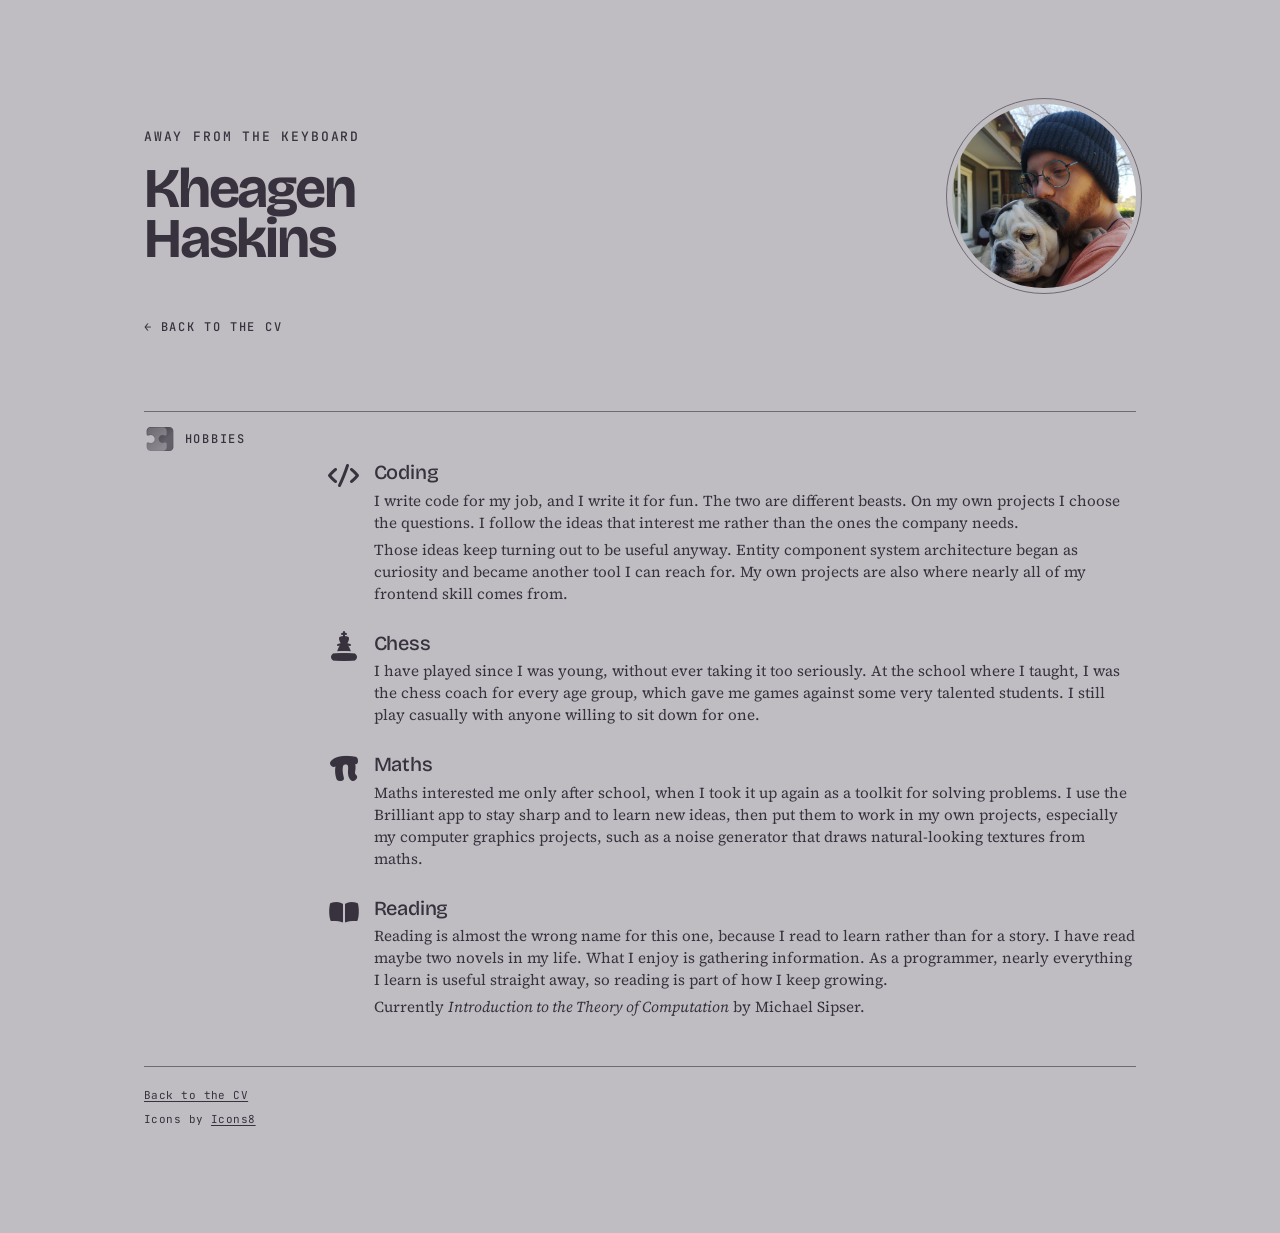
==== commit 32ce725f: "feat: publish the CV" ====
--- a/hobbies.html
+++ b/hobbies.html
@@ -15,7 +15,7 @@
 
   <header class="masthead masthead-compact">
     <div class="masthead-name">
-      <p class="role">Outside work</p>
+      <p class="role">Away from the keyboard</p>
       <h1><span>Kheagen</span> <span>Haskins</span></h1>
     </div>
     <img class="portrait" src="images/portrait.jpg" alt="Kheagen Haskins holding a bulldog puppy" width="600" height="600">
@@ -32,7 +32,7 @@
           <span class="hobby-icon hobby-icon-coding" aria-hidden="true"></span>
           <div class="hobby-text">
             <span class="hobby-name">Coding</span>
-            <p class="hobby-note">I write code for my job, and I write it for fun. The two differ in who chooses the questions. On my own projects I choose them. I follow the ideas that interest me rather than the ones the company needs.</p>
+            <p class="hobby-note">I write code for my job, and I write it for fun. The two are different beasts. On my own projects I choose the questions. I follow the ideas that interest me rather than the ones the company needs.</p>
             <p class="hobby-note">Those ideas keep turning out to be useful anyway. Entity component system architecture began as curiosity and became another tool I can reach for. My own projects are also where nearly all of my frontend skill comes from.</p>
           </div>
         </li>
@@ -40,22 +40,22 @@
           <span class="hobby-icon hobby-icon-chess" aria-hidden="true"></span>
           <div class="hobby-text">
             <span class="hobby-name">Chess</span>
-            <p class="hobby-note">I have played chess since I was young, without ever taking it too seriously. At the school where I taught, I was the chess coach for every age group, which gave me games against some very talented students. I still play casually with anyone willing to sit down for one.</p>
+            <p class="hobby-note">I have played since I was young, without ever taking it too seriously. At the school where I taught, I was the chess coach for every age group, which gave me games against some very talented students. I still play casually with anyone willing to sit down for one.</p>
           </div>
         </li>
         <li>
           <span class="hobby-icon hobby-icon-maths" aria-hidden="true"></span>
           <div class="hobby-text">
             <span class="hobby-name">Maths</span>
-            <p class="hobby-note">Maths interested me only after school, when I took it up again as a toolkit for solving problems. I use the Brilliant app to stay sharp and to learn new ideas. I then put those ideas to work in my own projects, especially my computer graphics projects. One of those is a noise generator that draws natural-looking textures from maths.</p>
+            <p class="hobby-note">Maths interested me only after school, when I took it up again as a toolkit for solving problems. I use the Brilliant app to stay sharp and to learn new ideas, then put them to work in my own projects, especially my computer graphics projects, such as a noise generator that draws natural-looking textures from maths.</p>
           </div>
         </li>
         <li>
           <span class="hobby-icon hobby-icon-reading" aria-hidden="true"></span>
           <div class="hobby-text">
             <span class="hobby-name">Reading</span>
-            <p class="hobby-note">Reading is almost the wrong name for this one, because I read to learn rather than for a story. I have read maybe two novels in my life. What I enjoy is gathering information. As a programmer, I find nearly everything I learn useful straight away, so reading is part of how I keep growing.</p>
-            <p class="hobby-note">I am currently reading <cite>Introduction to the Theory of Computation</cite> by Michael Sipser.</p>
+            <p class="hobby-note">Reading is almost the wrong name for this one, because I read to learn rather than for a story. I have read maybe two novels in my life. What I enjoy is gathering information. As a programmer, nearly everything I learn is useful straight away, so reading is part of how I keep growing.</p>
+            <p class="hobby-note">Currently <cite>Introduction to the Theory of Computation</cite> by Michael Sipser.</p>
           </div>
         </li>
       </ul>
